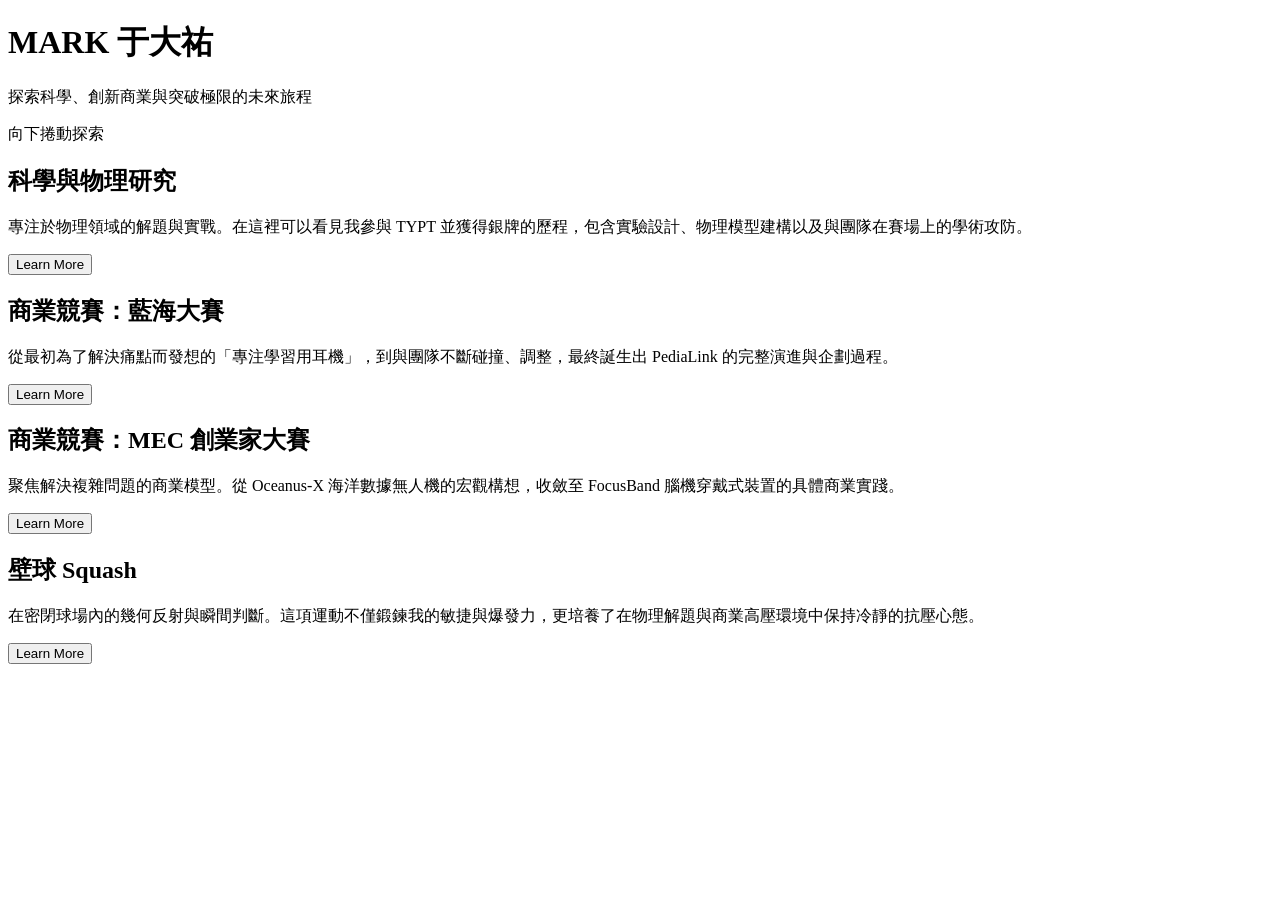
==== index.html @ 76a4ecd9 "Create index.html" ====
<!DOCTYPE html>
<html lang="zh-TW">
<head>
    <meta charset="UTF-8">
    <meta name="viewport" content="width=device-width, initial-scale=1.0">
    <title>Mark (于大祐) | Personal Portfolio</title>
    <link rel="stylesheet" href="style.css">
</head>
<body>

    <header class="hero">
        <div class="hero-content">
            <h1>MARK <span>于大祐</span></h1>
            <p>探索科學、創新商業與突破極限的未來旅程</p>
            <div class="scroll-indicator">向下捲動探索</div>
        </div>
    </header>

    <main>
        <section id="science" class="fade-section">
            <div class="section-content">
                <h2>科學與物理研究</h2>
                <p>專注於物理領域的解題與實戰。在這裡可以看見我參與 TYPT 並獲得銀牌的歷程，包含實驗設計、物理模型建構以及與團隊在賽場上的學術攻防。</p>
                <button class="learn-more-btn">Learn More</button>
            </div>
        </section>

        <section id="blue-ocean" class="fade-section">
            <div class="section-content">
                <h2>商業競賽：藍海大賽</h2>
                <p>從最初為了解決痛點而發想的「專注學習用耳機」，到與團隊不斷碰撞、調整，最終誕生出 PediaLink 的完整演進與企劃過程。</p>
                <button class="learn-more-btn">Learn More</button>
            </div>
        </section>

        <section id="mec" class="fade-section">
            <div class="section-content">
                <h2>商業競賽：MEC 創業家大賽</h2>
                <p>聚焦解決複雜問題的商業模型。從 Oceanus-X 海洋數據無人機的宏觀構想，收斂至 FocusBand 腦機穿戴式裝置的具體商業實踐。</p>
                <button class="learn-more-btn">Learn More</button>
            </div>
        </section>

        <section id="squash" class="fade-section">
            <div class="section-content">
                <h2>壁球 Squash</h2>
                <p>在密閉球場內的幾何反射與瞬間判斷。這項運動不僅鍛鍊我的敏捷與爆發力，更培養了在物理解題與商業高壓環境中保持冷靜的抗壓心態。</p>
                <button class="learn-more-btn">Learn More</button>
            </div>
        </section>
    </main>

    <script src="script.js"></script>
</body>
</html>
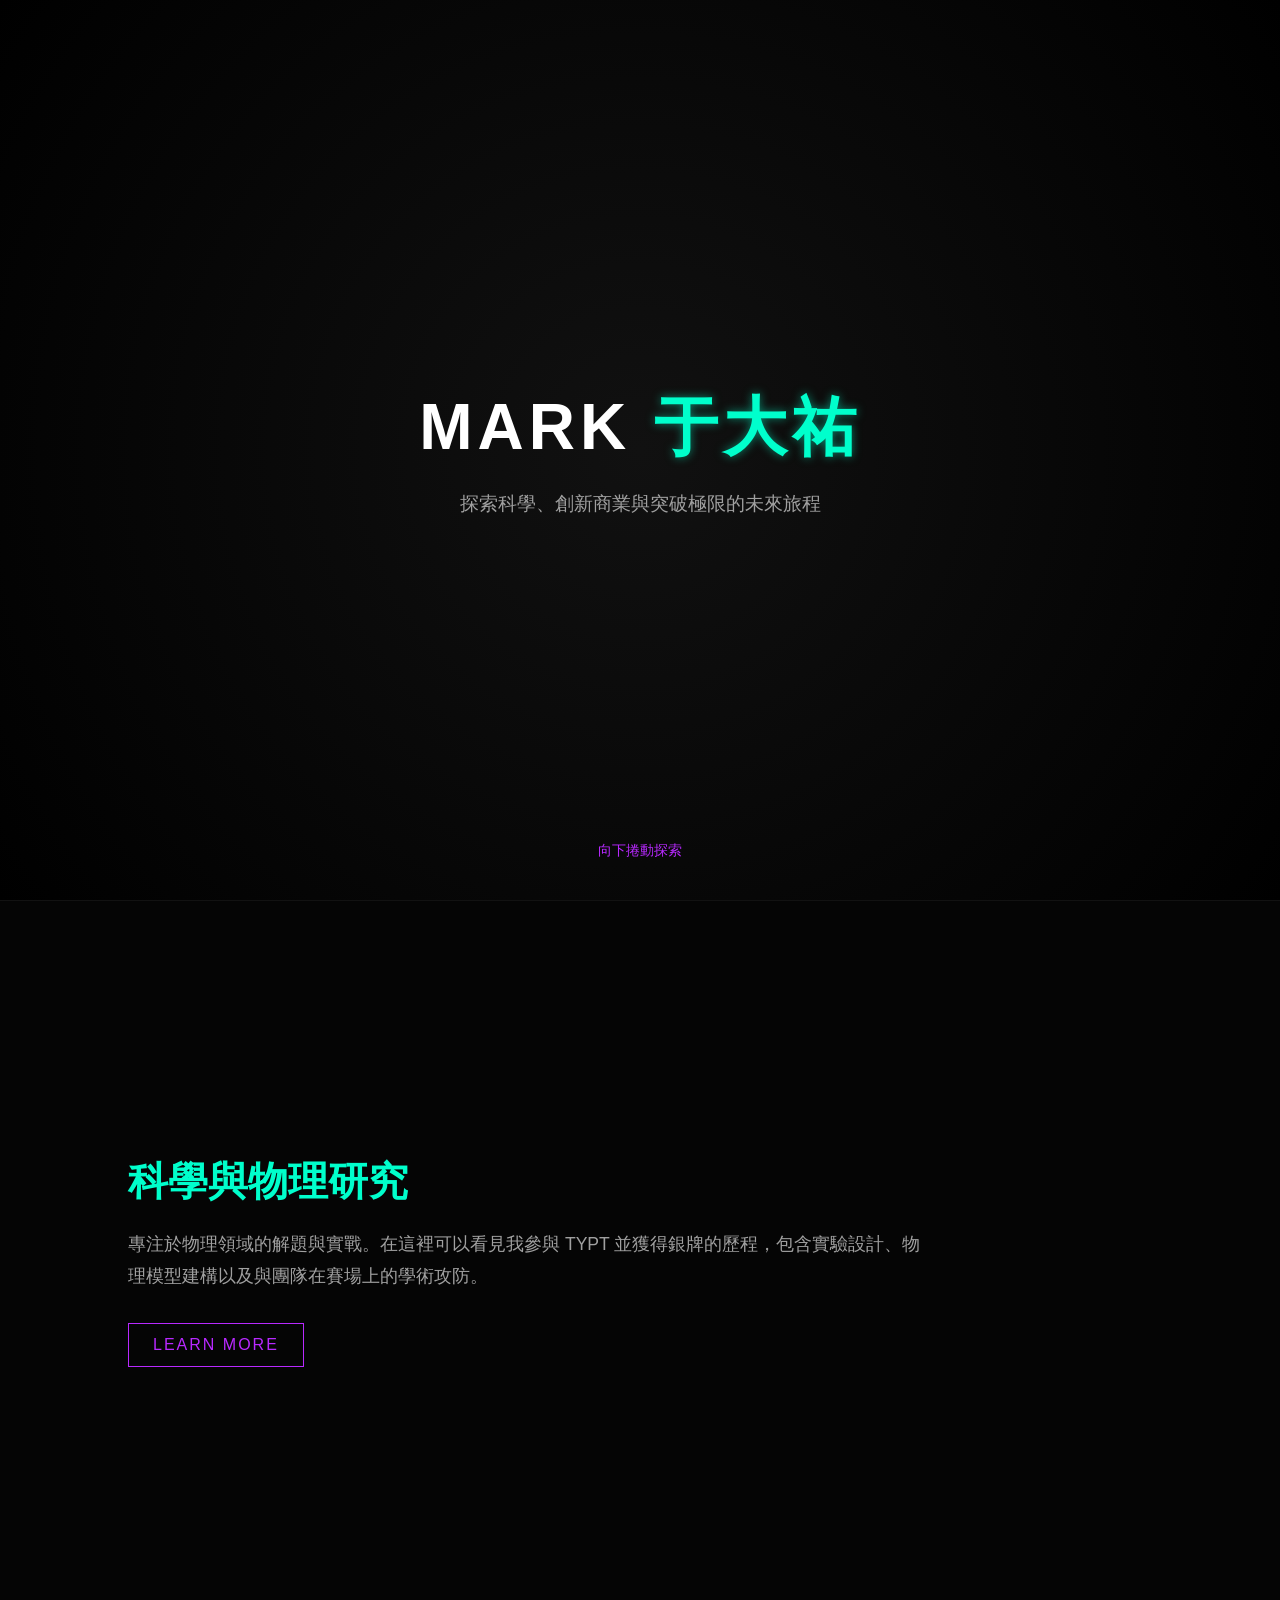
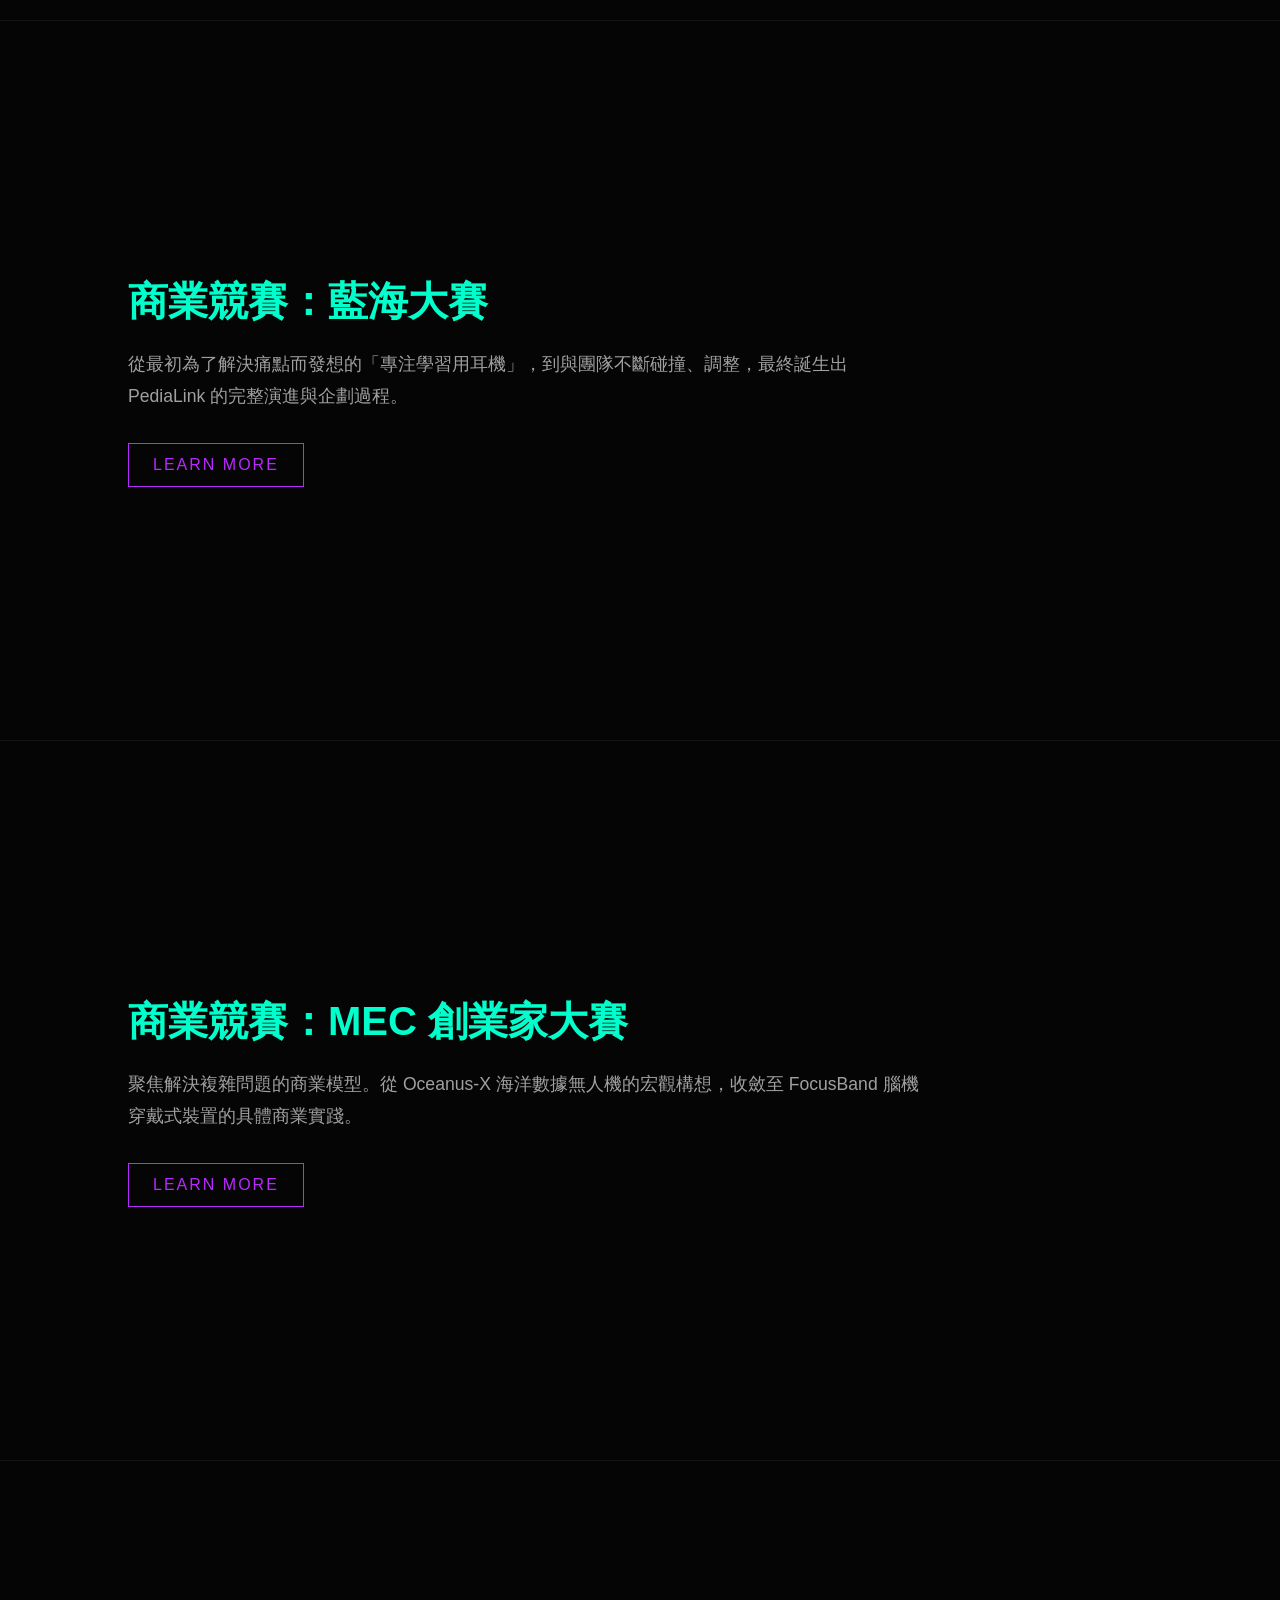
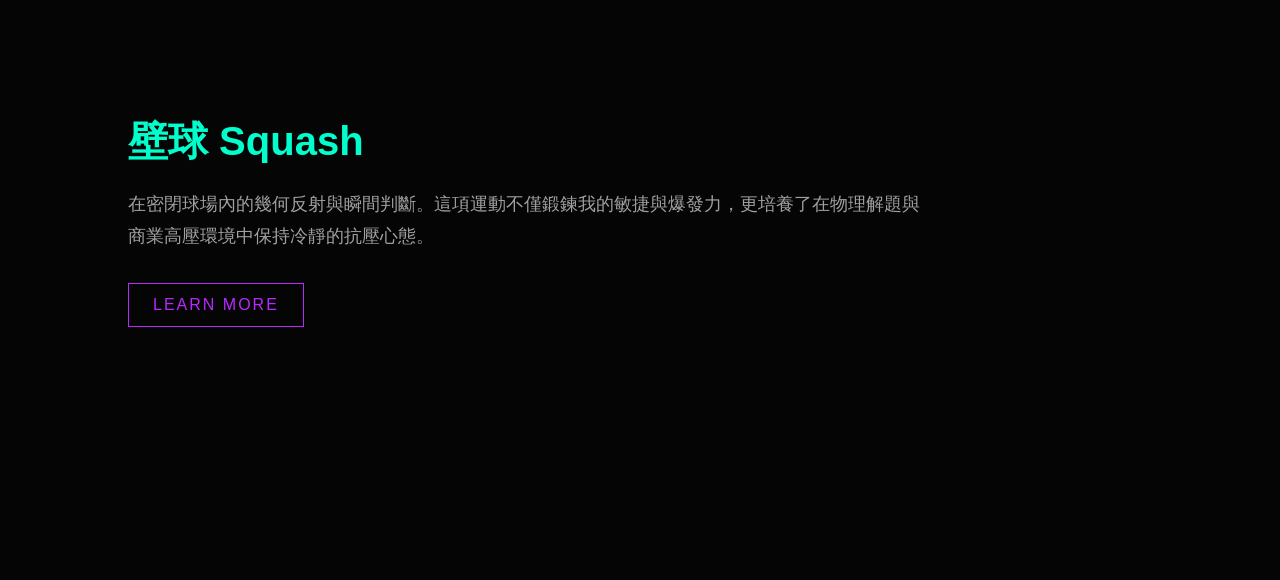
==== commit 7873c76e: "Update index.html" ====
--- a/index.html
+++ b/index.html
@@ -21,7 +21,7 @@
             <div class="section-content">
                 <h2>科學與物理研究</h2>
                 <p>專注於物理領域的解題與實戰。在這裡可以看見我參與 TYPT 並獲得銀牌的歷程，包含實驗設計、物理模型建構以及與團隊在賽場上的學術攻防。</p>
-                <button class="learn-more-btn">Learn More</button>
+                <a href="science.html" class="learn-more-btn" style="display: inline-block; text-decoration: none;">Learn More</a>
             </div>
         </section>
 
@@ -29,7 +29,7 @@
             <div class="section-content">
                 <h2>商業競賽：藍海大賽</h2>
                 <p>從最初為了解決痛點而發想的「專注學習用耳機」，到與團隊不斷碰撞、調整，最終誕生出 PediaLink 的完整演進與企劃過程。</p>
-                <button class="learn-more-btn">Learn More</button>
+                <a href="blue-ocean.html" class="learn-more-btn" style="display: inline-block; text-decoration: none;">Learn More</a>
             </div>
         </section>
 
@@ -37,7 +37,7 @@
             <div class="section-content">
                 <h2>商業競賽：MEC 創業家大賽</h2>
                 <p>聚焦解決複雜問題的商業模型。從 Oceanus-X 海洋數據無人機的宏觀構想，收斂至 FocusBand 腦機穿戴式裝置的具體商業實踐。</p>
-                <button class="learn-more-btn">Learn More</button>
+                <a href="mec.html" class="learn-more-btn" style="display: inline-block; text-decoration: none;">Learn More</a>
             </div>
         </section>
 
@@ -45,7 +45,7 @@
             <div class="section-content">
                 <h2>壁球 Squash</h2>
                 <p>在密閉球場內的幾何反射與瞬間判斷。這項運動不僅鍛鍊我的敏捷與爆發力，更培養了在物理解題與商業高壓環境中保持冷靜的抗壓心態。</p>
-                <button class="learn-more-btn">Learn More</button>
+                <a href="squash.html" class="learn-more-btn" style="display: inline-block; text-decoration: none;">Learn More</a>
             </div>
         </section>
     </main>
--- a/style.css
+++ b/style.css
@@ -0,0 +1,120 @@
+:root {
+    --bg-color: #050505;
+    --text-main: #ffffff;
+    --text-muted: #a0a0a0;
+    --accent-cyan: #00ffcc;
+    --accent-purple: #b829ff;
+}
+
+* {
+    margin: 0;
+    padding: 0;
+    box-sizing: border-box;
+    font-family: 'Segoe UI', Tahoma, Geneva, Verdana, sans-serif;
+}
+
+body {
+    background-color: var(--bg-color);
+    color: var(--text-main);
+    overflow-x: hidden;
+}
+
+/* 首頁視覺區塊 */
+.hero {
+    height: 100vh;
+    display: flex;
+    justify-content: center;
+    align-items: center;
+    text-align: center;
+    background: radial-gradient(circle at center, #111 0%, #000 100%);
+    position: relative;
+}
+
+.hero h1 {
+    font-size: 4rem;
+    letter-spacing: 5px;
+    margin-bottom: 20px;
+}
+
+.hero h1 span {
+    color: var(--accent-cyan);
+    text-shadow: 0 0 10px rgba(0, 255, 204, 0.5);
+}
+
+.hero p {
+    font-size: 1.2rem;
+    color: var(--text-muted);
+}
+
+.scroll-indicator {
+    position: absolute;
+    bottom: 40px;
+    left: 50%;
+    transform: translateX(-50%);
+    font-size: 0.9rem;
+    color: var(--accent-purple);
+    animation: bounce 2s infinite;
+}
+
+@keyframes bounce {
+    0%, 20%, 50%, 80%, 100% { transform: translateY(0) translateX(-50%); }
+    40% { transform: translateY(-20px) translateX(-50%); }
+    60% { transform: translateY(-10px) translateX(-50%); }
+}
+
+/* 內容區塊設定 */
+section {
+    min-height: 80vh;
+    padding: 100px 10%;
+    display: flex;
+    align-items: center;
+    border-top: 1px solid rgba(255, 255, 255, 0.05);
+}
+
+.section-content {
+    max-width: 800px;
+}
+
+.section-content h2 {
+    font-size: 2.5rem;
+    color: var(--accent-cyan);
+    margin-bottom: 20px;
+}
+
+.section-content p {
+    font-size: 1.1rem;
+    line-height: 1.8;
+    color: var(--text-muted);
+    margin-bottom: 30px;
+}
+
+/* 了解更多按鈕 */
+.learn-more-btn {
+    background: transparent;
+    color: var(--accent-purple);
+    border: 1px solid var(--accent-purple);
+    padding: 12px 24px;
+    font-size: 1rem;
+    cursor: pointer;
+    transition: all 0.3s ease;
+    text-transform: uppercase;
+    letter-spacing: 2px;
+}
+
+.learn-more-btn:hover {
+    background: var(--accent-purple);
+    color: #fff;
+    box-shadow: 0 0 15px rgba(184, 41, 255, 0.6);
+}
+
+/* 捲動動畫初始狀態 */
+.fade-section {
+    opacity: 0;
+    transform: translateY(50px);
+    transition: opacity 0.8s ease-out, transform 0.8s ease-out;
+}
+
+.fade-section.visible {
+    opacity: 1;
+    transform: translateY(0);
+}
